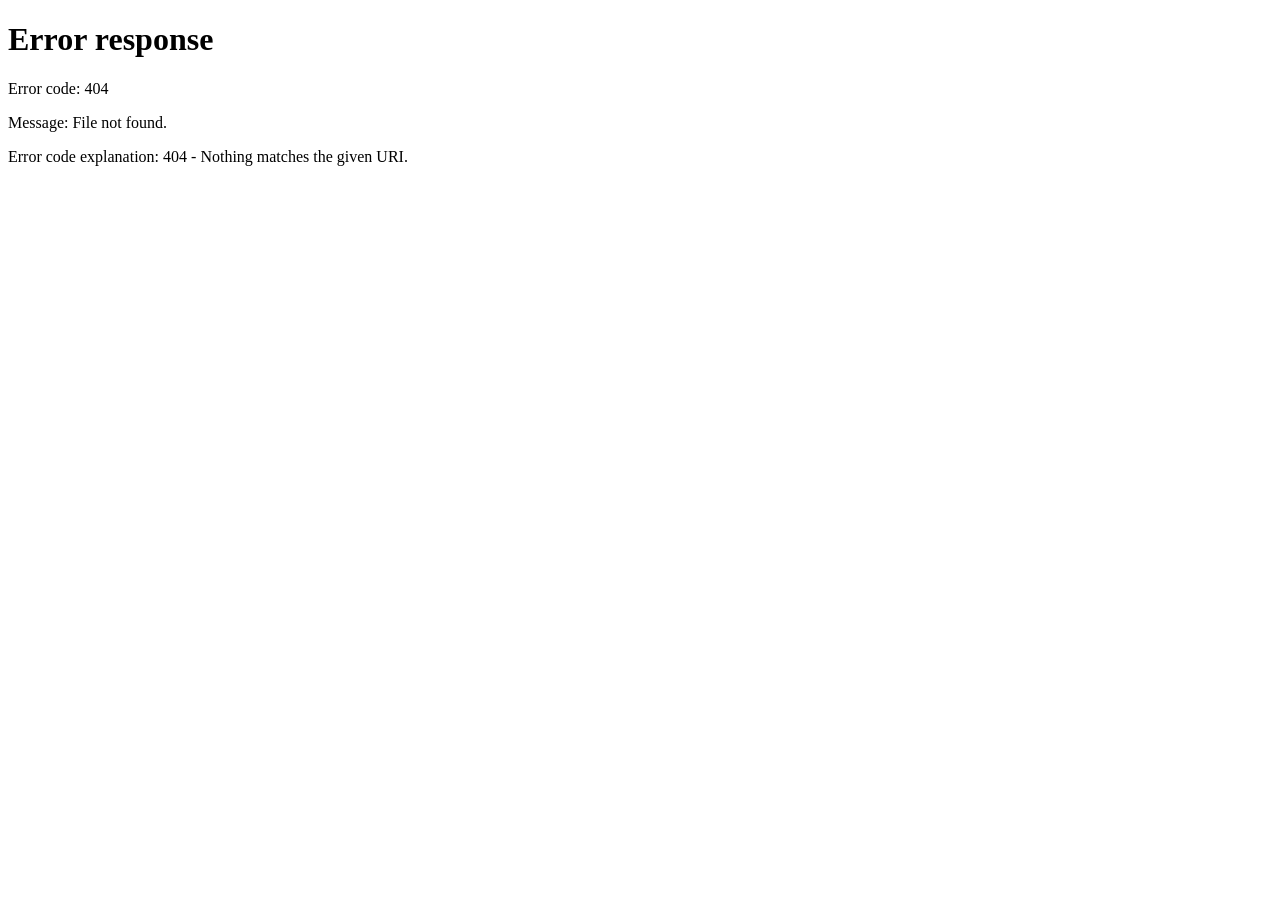
==== angle-hunter.html @ fe3d9a37 "Copy kakudo-hunter base files" ====
<!doctype html>
<html lang="ja">
<head>
<meta charset="UTF-8">
<meta name="viewport" content="width=device-width,initial-scale=1,maximum-scale=1,user-scalable=no">
<title>ANGLE HUNTER</title>
<meta http-equiv="refresh" content="0; url=index.html">
<script>location.replace('index.html');</script>
</head>
<body>ANGLE HUNTER を開いています。</body>
</html>
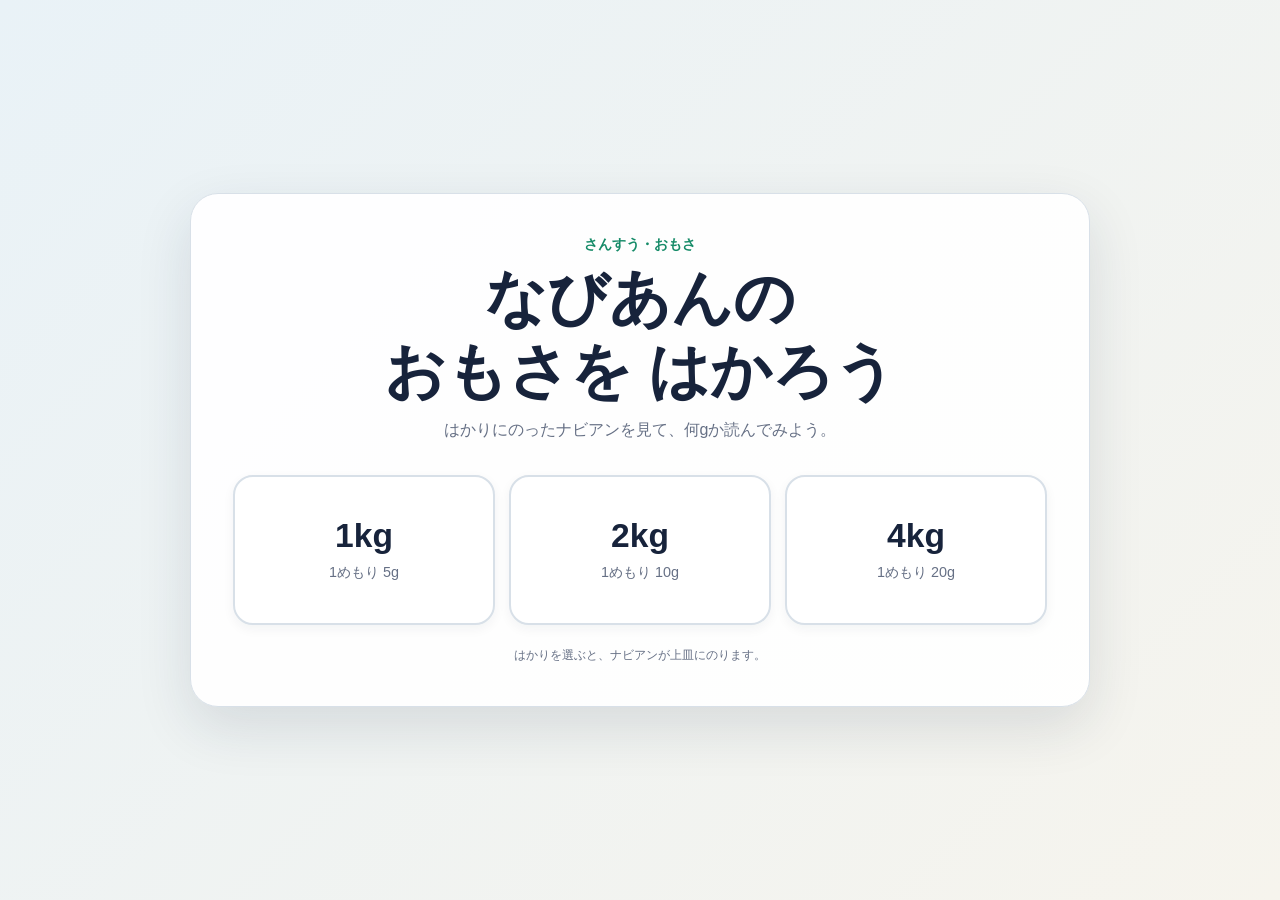
==== commit 9c433306: "旧入口を新アプリへ転送" ====
--- a/angle-hunter.html
+++ b/angle-hunter.html
@@ -1,11 +1 @@
-<!doctype html>
-<html lang="ja">
-<head>
-<meta charset="UTF-8">
-<meta name="viewport" content="width=device-width,initial-scale=1,maximum-scale=1,user-scalable=no">
-<title>ANGLE HUNTER</title>
-<meta http-equiv="refresh" content="0; url=index.html">
-<script>location.replace('index.html');</script>
-</head>
-<body>ANGLE HUNTER を開いています。</body>
-</html>+<!doctype html><html lang="ja"><head><meta charset="UTF-8"><meta name="viewport" content="width=device-width,initial-scale=1"><meta http-equiv="refresh" content="0; url=index.html"><script>location.replace('index.html')</script><title>なびあんの おもさを はかろう</title></head><body>なびあんの おもさを はかろう</body></html>
